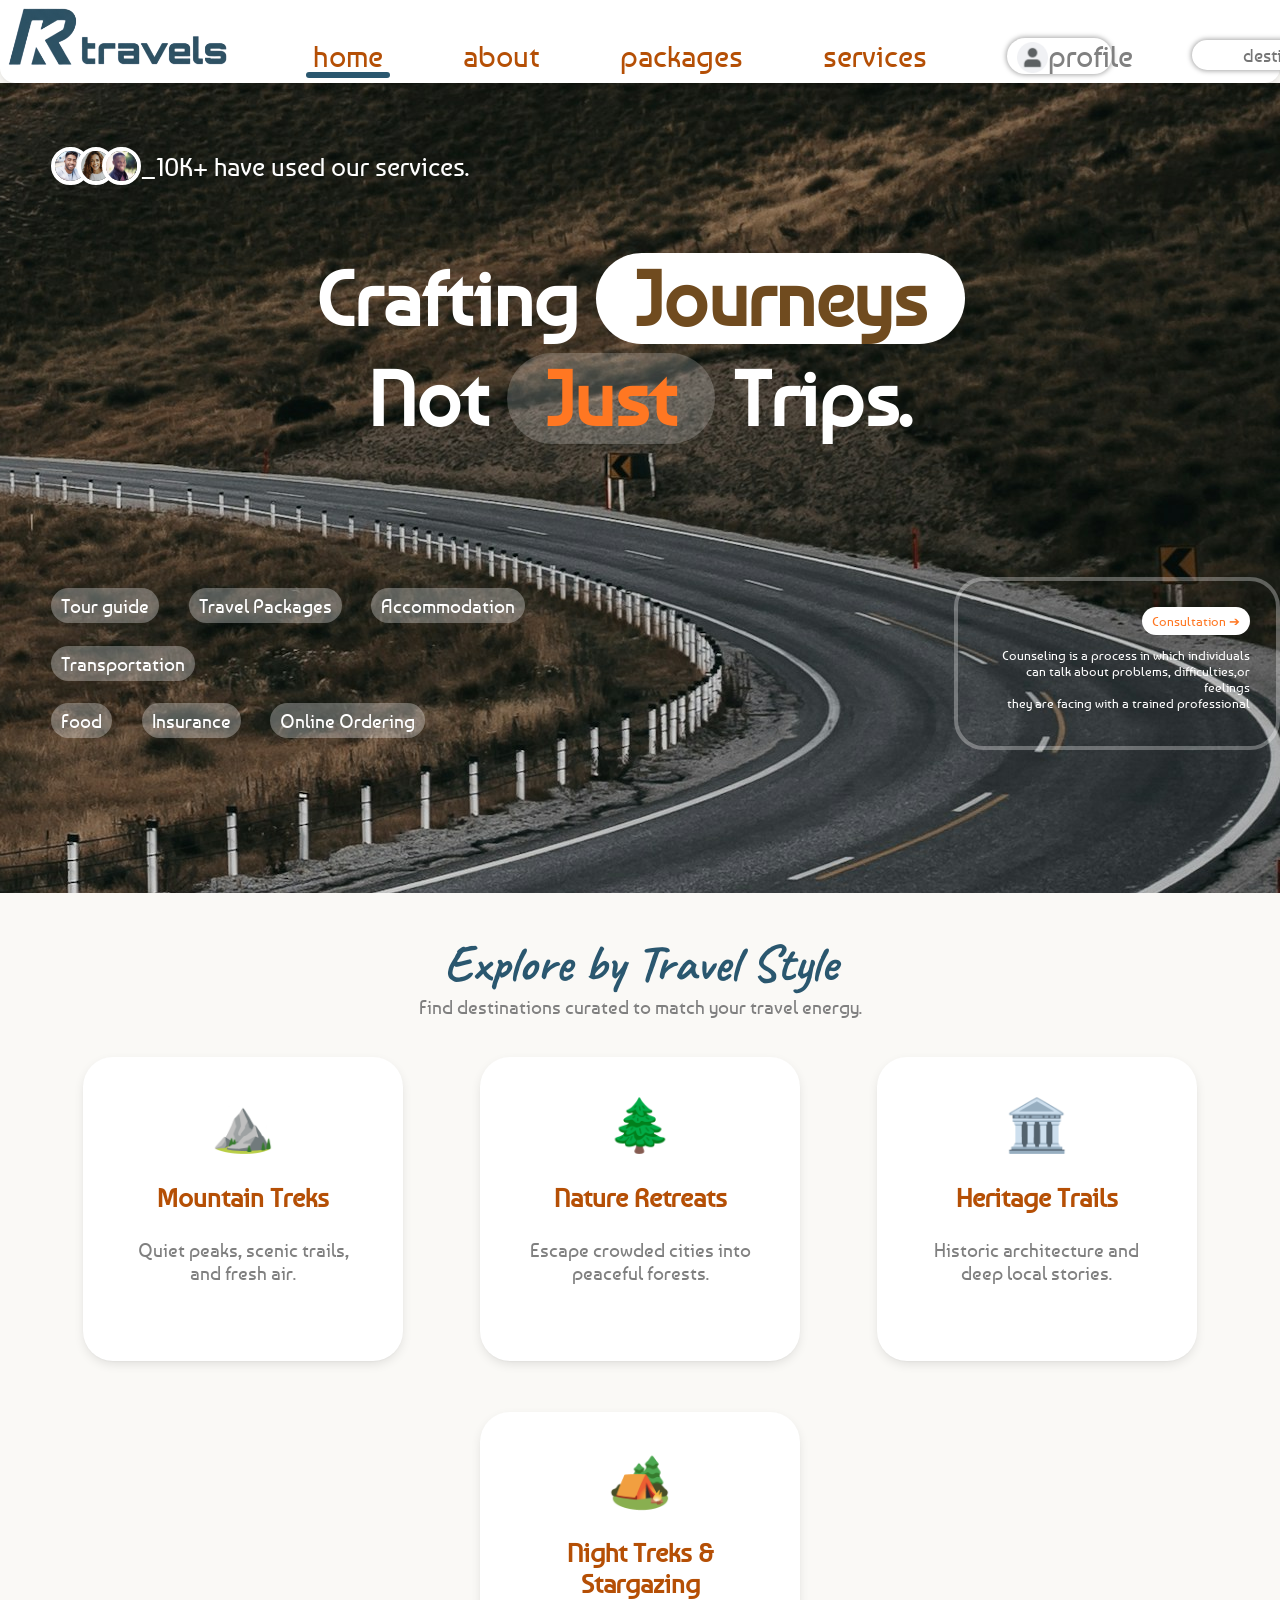
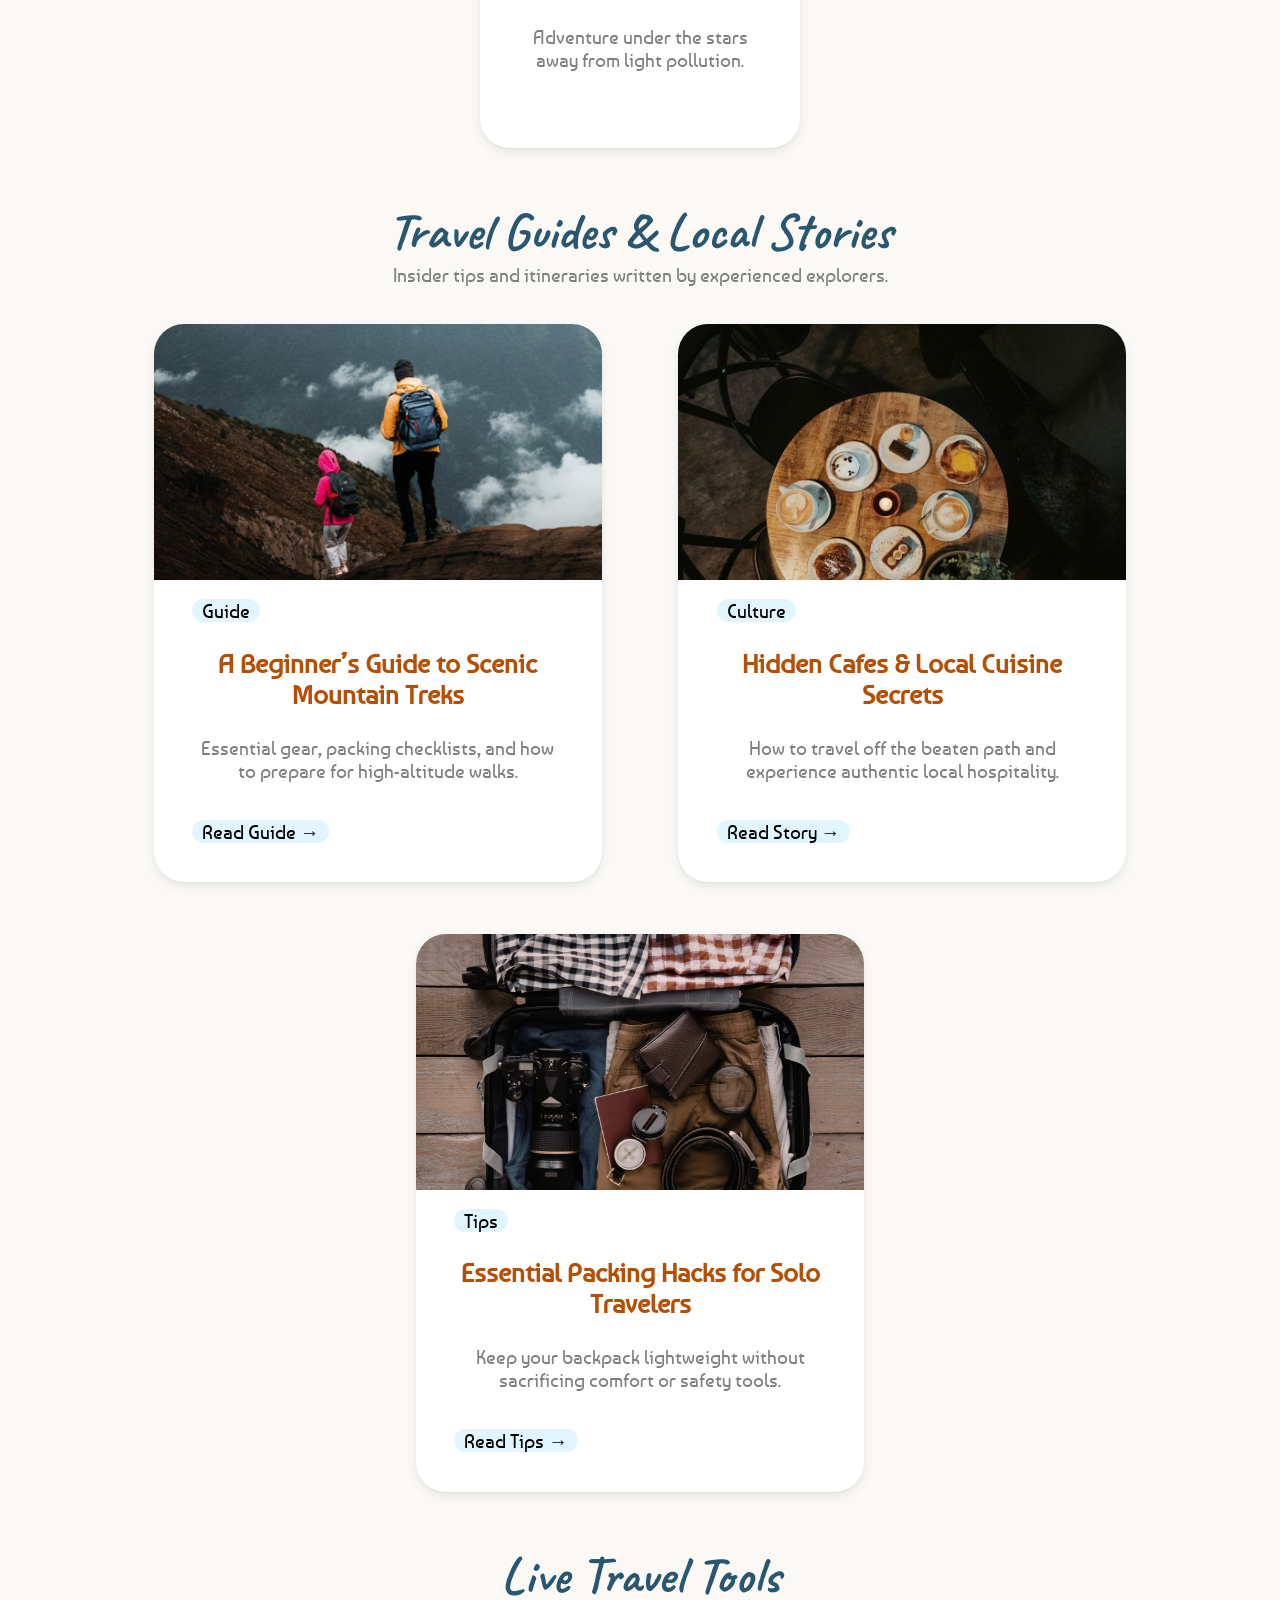
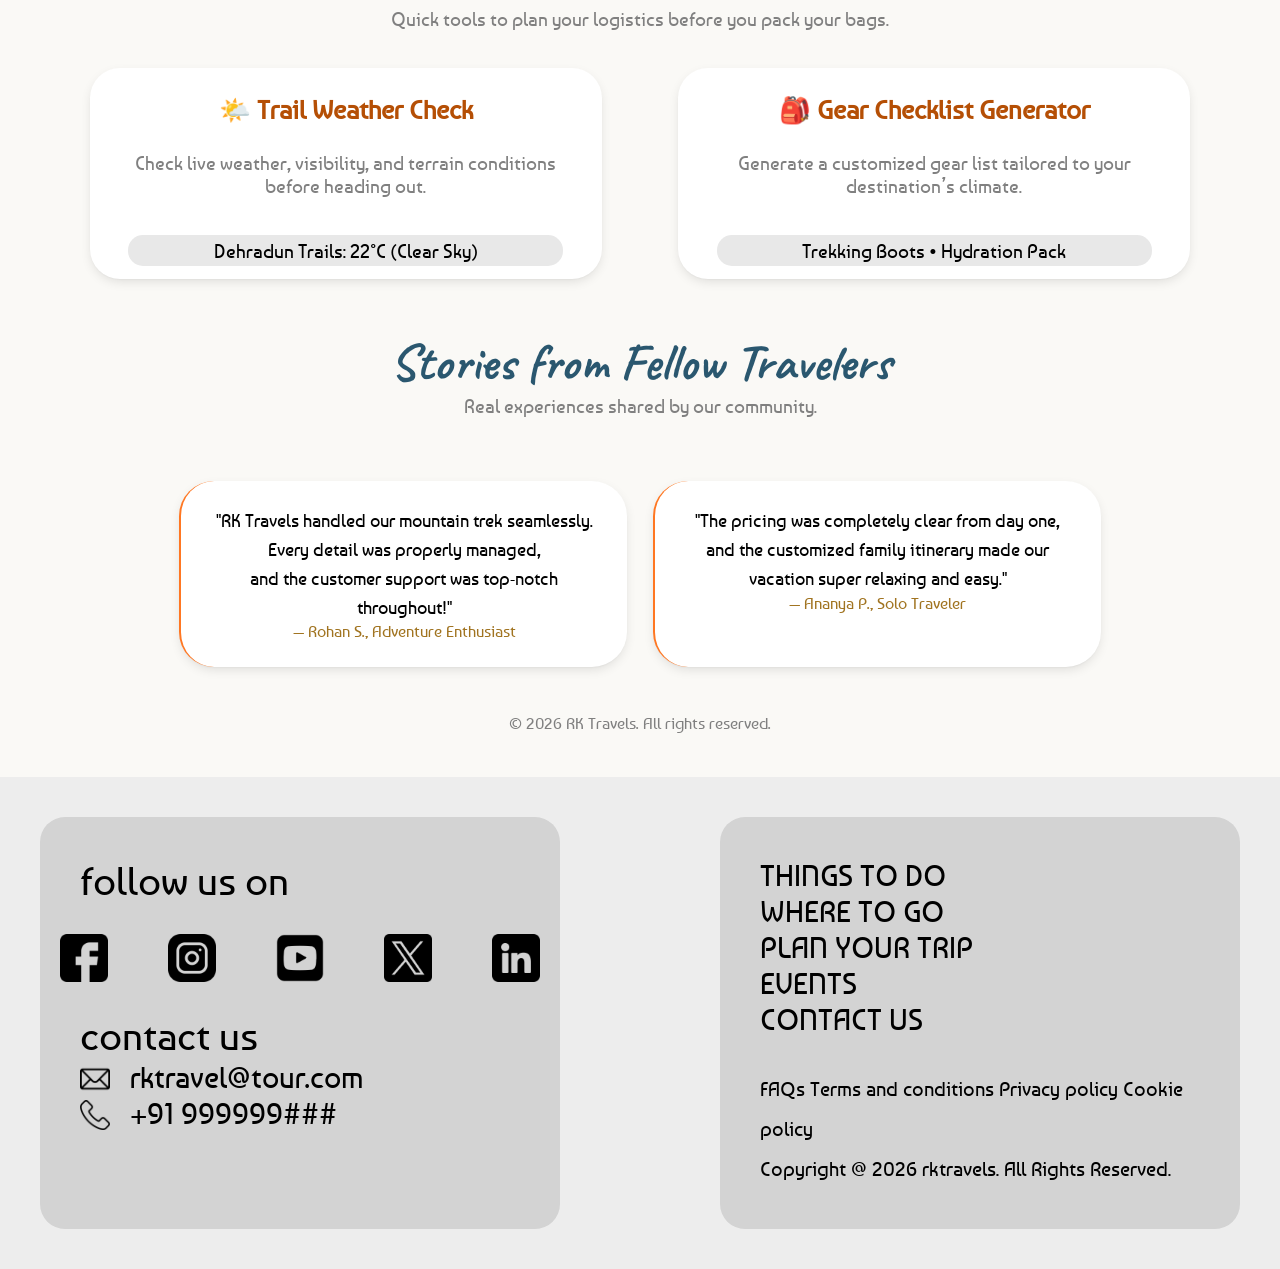
==== project1/index.html @ a26e81a1 "Add files via upload" ====
<!DOCTYPE html>
<html lang="en">
<head>
    <meta charset="UTF-8">
    <meta name="viewport" content="width=device-width, initial-scale=1.0">
    <title>VKStravels</title>
    <link rel="stylesheet" href="style.css">
    <link rel="icon" href="icons/logo.png">
</head>
<link rel="preconnect" href="https://fonts.googleapis.com">
<link rel="preconnect" href="https://fonts.gstatic.com" crossorigin>
<link href="https://fonts.googleapis.com/css2?family=Anta&family=Baumans&family=Caveat:wght@400..700&family=Lavishly+Yours&family=Londrina+Outline&family=Permanent+Marker&display=swap" rel="stylesheet">
<body>
    <div class="nav"> 
      <img src="icons/logoname.png" height="" class="logo"alt="">
    
        <div class="menu">
        
        <ul><li><a href="index.html"><span class="inactive" >home</span></a></li>
            <li><a href="about.html"><span class="active" >about</span></a></li>
            <li><a href="packages.html"><span class="active" >packages</span></a></li>
            <li><a href="services.html"><span class="active" >services</span></a></li>
            <li><a href="profile.html" class="profile">
              <img src="icons/profile.png" height="" class="profileicon"alt="">profile</a></li></ul>
         </div>
        
       <input class="search" type="search" placeholder="destination ?">
    </div>
    <div class="homebanner">
      <p class="socialproof">
        <img class="profileimage1" src="icons/profile1.jpg">
        <img class="profileimage1" src="icons/profile2.jpg">
        <img class="profileimage1" src="icons/profile3.jpg">
        _10K+ have used our services.
      </p>
      
      <h2 class="homeh">
        
        Crafting <span class="homehh1">Journeys</span><br>
        Not <span class="homehh2">Just</span> Trips.
      </h2>
      <div class="facility">
        <p class="facilities">
      <span class="facilities1">Tour guide</span>
      <span class="facilities1">Travel Packages</span>
      <span class="facilities1">Accommodation</span>
      <span class="facilities1">Transportation</span><br>
      <span class="facilities1">Food</span>
      <span class="facilities1">Insurance</span>
      <span class="facilities1">Online Ordering</span>
        </p>
      <div class="cunsulting">
        <span class="cunsultbtn"><a href="services.html#customer-care">Consultation ➔</a></span><br>
        <span class="cunsultdis">
          Counseling is a process in which individuals <br>can talk about problems, difficulties,or feelings<br> they are facing with a trained professional
        </span>
      </div>
      </div>
    
    </div>

  <section class="section-categories">
    <h2 class="sectionh">Explore by Travel Style</h2>
    <p class="section-subtitle">Find destinations curated to match your travel energy.</p>
    
    <div class="category-grid">
      <div class="category-card">
        <div class="category-icon">⛰️</div>
        <h3 class="category-name">Mountain Treks</h3>
        <p class="section-subtitle">Quiet peaks, scenic trails, and fresh air.</p>
      </div>
      <div class="category-card">
        <div class="category-icon">🌲</div>
        <h3 class="category-name">Nature Retreats</h3>
        <p class="section-subtitle">Escape crowded cities into peaceful forests.</p>
      </div>
      <div class="category-card">
        <div class="category-icon">🏛️</div>
        <h3 class="category-name">Heritage Trails</h3>
        <p class="section-subtitle">Historic architecture and deep local stories.</p>
      </div>
      <div class="category-card">
        <div class="category-icon">🏕️</div>
        <h3 class="category-name">Night Treks & Stargazing</h3>
        <p class="section-subtitle">Adventure under the stars away from light pollution.</p>
      </div>
    </div>
  </section>

  
  <section class="section stories">
    <h2 class="sectionh">Travel Guides & Local Stories</h2>
    <p class="section-subtitle">Insider tips and itineraries written by experienced explorers.</p>

    <div class="category-grid">
      <article class="story-card">
        <div class="card-image-1"></div>
        <div class="card-content">
          <span class="tag">Guide</span>
          <h3 class="category-name">A Beginner’s Guide to Scenic Mountain Treks</h3>
          <p class="section-subtitle">Essential gear, packing checklists, and how to prepare for high-altitude walks.</p>
          <a href="#" class="read-more">Read Guide &rarr;</a>
        </div>
      </article>

      <article class="story-card">
        <div class="card-image-2"></div>
        <div class="card-content">
          <span class="tag">Culture</span>
          <h3 class="category-name">Hidden Cafes & Local Cuisine Secrets</h3>
          <p class="section-subtitle">How to travel off the beaten path and experience authentic local hospitality.</p>
          <a href="#" class="read-more">Read Story &rarr;</a>
        </div>
      </article>

      <article class="story-card">
        <div class="card-image-3"></div>
        <div class="card-content">
          <span class="tag">Tips</span>
          <h3 class="category-name">Essential Packing Hacks for Solo Travelers</h3>
          <p class="section-subtitle">Keep your backpack lightweight without sacrificing comfort or safety tools.</p>
          <a href="#" class="read-more">Read Tips &rarr;</a>
        </div>
      </article>
    </div>
  </section>

  
  <section class="section-utilities">
    <h2 class="sectionh">Live Travel Tools</h2>
    <p class="section-subtitle">Quick tools to plan your logistics before you pack your bags.</p>

    <div class="category-grid">
      <div class="utility-box">
        <h3 class="category-name">🌤️ Trail Weather Check</h3>
        <p class="section-subtitle">Check live weather, visibility, and terrain conditions before heading out.</p>
        <div class="utility-mock">
          <p class="climate">Dehradun Trails: 22°C (Clear Sky)</p>
        </div>
      </div>
      <div class="utility-box">
        <h3 class="category-name">🎒 Gear Checklist Generator</h3>
        <p class="section-subtitle">Generate a customized gear list tailored to your destination’s climate.</p>
        <div class="utility-mock">
          <p class="climate">Trekking Boots • Hydration Pack</p>
        </div>
      </div>
    </div>
  </section>

  
  <section class="section reviews">
    <h2 class="sectionh">Stories from Fellow Travelers</h2>
    <p class="section-subtitle">Real experiences shared by our community.</p>
   <div class="review">
     <blockquote class="review1">
        <p class="ah5">"RK Travels handled our mountain trek seamlessly. Every detail was properly managed,<br> and the customer support was top-notch throughout!"</p>
        <footer class="ah7">— Rohan S., Adventure Enthusiast</footer>
      </blockquote>

      <blockquote class="review1">
        <p class="ah5">"The pricing was completely clear from day one, <br>and the customized family itinerary made our vacation super relaxing and easy."</p>
        <footer class="ah7">— Ananya P., Solo Traveler</footer>
      </blockquote>
   </div>
    
  </section>
  <br><br>

  <footer>
    <p class="ah9">&copy; 2026 RK Travels. All rights reserved.</p>
  </footer>
 <div class="footer">
    <div class="footer1">
      <p class="fuo">follow us on</p>
      <div class="socialicons">
       <img class="social"src="icons/facebook.png" alt="">
       <img class="social"src="icons/instagram.png" alt="">
       <img class="social"src="icons/youtube.png" alt="">
       <img class="social"src="icons/twitter.png" alt="">
       <img class="social"src="icons/linkedin.png" alt="">
      </div>
      <p class="fuo">contact us</p>
      <p class="fuo1"><img class="mail"src="icons/mail.png" alt="">rktravel@tour.com</p>
      <p class="fuo1"><img class="telephone"src="icons/telephone.png" alt="">+91 999999###</p>
      
    </div>
    <div class="footer2">
      <p class="fuo1">THINGS TO DO <br>
                     WHERE TO GO <br>
                     PLAN YOUR TRIP<br>
                     EVENTS<br>
                    CONTACT US</p>
       <p class="terms">
         FAQs Terms and conditions Privacy policy Cookie policy <br>
Copyright @ 2026 rktravels. All Rights Reserved.
       </p>           
    </div>
    
  </div>
  <script>
const observer = new IntersectionObserver((entries) => {
  entries.forEach(entry => {
    if (entry.isIntersecting) {
      entry.target.classList.add('active');
      observer.unobserve(entry.target); // Runs only once and stops
    }
  });
}, { threshold: 0.5 }); // 0.5 means it triggers when 50% of the element is visible

document.querySelectorAll('.reveal-element').forEach(el => observer.observe(el));
</script>
</body>
</html>
---- project1/style.css ----
*
{
    box-sizing: border-box;
    padding: 0;
    margin: 0;
    font-family: baumans;
    
}
a {
  -webkit-tap-highlight-color: transparent;
}
html, body {
            background-color: #faf9f6;
  scroll-behavior: smooth;
}            
img {
  max-width: 100%;
  height: auto;
  display: block;
}
.nav{
    position: relative;
    z-index: 10;
    display: flex;
    background-color: white; 
    justify-content: space-between;
    padding: 0%;
    box-shadow: 
  0 1px 2px -1px rgba(0, 0, 0, 0.08), 
  0 4px 12px -2px rgba(0, 0, 0, 0.12);
    border-bottom-left-radius: 15px;
    border-bottom-right-radius:15px ;
}    
a
{
    color: inherit;
    text-decoration: none;
}
ul,li{  
    margin-top:1.2rem;
    list-style-type: none;
    display: flex;
    padding-inline: 40px;
    font-size: 30px;
    color: inherit;
    color:#b54f05 ;
    -webkit-tap-highlight-color: transparent;
    outline: none;
    cursor: pointer;
    transition: all 0.3s ease;
}
li:hover{
 color: black;
}
.inactive{
  position: relative;
  display: inline-block; 
  text-decoration-thickness: 0px;
  
}

.inactive::after {
  content: '';          
  position: absolute;
  left: 50%;
  bottom: -4px;
  transform: translateX(-50%);
  height: 6px;                  
  background-color: #2a576f;
  border-radius: 999px;
  animation: expandUnderline 0.6s ease-out forwards;
}
.active::after{
  animation-name: expandUnderline;
}
@keyframes expandUnderline{
  from{width:0%;}
  to{width:120%;}
}
.logo{
  height:5vw;
  margin: 4px;
  margin-bottom: 15px;
}
.search{
    margin-right: 20px;
    margin-top: 40px;
    height: 30px;
    border-radius:15px;
    box-shadow:0px 0px 5px 1px rgba(0, 0, 0, 0.35);
    border-width: 0px;
    text-align: center;
    padding-inline: 10px;
    font-size: 18px;
}
.profile{
  display: inline-flex;
  background-color: white;
  border-radius: 20px;
  box-shadow:0px 0px 5px 1px rgba(0, 0, 0, 0.35);
  padding-inline: 10px;
  color: grey;
  margin-left: 0px;
  font-size: 10;
  
}
  .ppactive{
  animation-name: pactive;
  animation-duration: 0.6s;
  border:solid 0px #2a576f ;
  animation-fill-mode: forwards;
}
@keyframes pactive{
  from{border:solid 0px #2a576f ;}
  to{border:solid 5px #2a576f ;}
}
.profileicon{
  height: 35px;
  padding-top: 4px;
}
.h1{
    margin: 1vw;
    text-align: center;
    color: #2a576f;
    font-family:baumans ;
    line-height: 0.8;
    font-weight: 100;
}
.highlight1{
  color:#2a576f ;
  font-family:baumans ;
  animation: highlight_color 4s infinite step-end;
}
@keyframes highlight_color{
  0%{color:#2a576f;}
  50%{color:#FF7722;}
  100%{color:#2a576f;}
} 

.ad{
    border-bottom-left-radius:10vw;
    border-radius: 10vw;
    height: 70vh;
    background-image:url(ad/city.jpg) ;
    background-position:center;
    animation: ads 10s infinite step-end;
}
.adhh{ display: flex;}
.adh2{
  font-size:6vw;
  
  color: #2a576f;
  background-color:#faf9f6;
  width: fit-content;
  padding-bottom: vw;
  padding-top: vw;
  border-top-right-radius: 0%;
  border-bottom-right-radius:8vw;
  padding-right: 2vw;
  position: relative;
  margin-top: -1px;
  padding-left: 4vw;
  font-family: caveat;
  
}
.shape1{
  margin: -1px;
}
.shape2{
  margin: -1px;
}

@keyframes ads{
  0%{background-image:url(ad/city.jpg) ;
  }
  20%{background-image:url(ad/Desert.jpg) ;}
  40%{background-image:url(ad/Kashmirstreets.jpg) ;}
  60%{background-image:url(ad/Nyc.jpg) ;}
  80%{background-image:url(ad/Ukvillage.jpg) ;}
  100%{background-image:url(ad/city.jpg) ;}

}
.mcontainer1{
  background: url(nature/urban.jpg);
    background-size: cover;
    background-position: center;
    margin-bottom: 5rem;
    display: flex;
    flex-direction: column;
    background-color: rgba(0, 0, 0, 0.5);
    background-blend-mode:multiply;
}
.container
{
    display: flex;
    padding: 2.5rem;
    justify-content: space-between;
}
.card{
    display: inline-block;
    /*background-color: rgba(255, 255, 255, .15);*/
    background-color: white;
    width:25vw;
    margin-inline: 3rem;
    height: 35rem;
    padding: 0.7rem;
    border-radius: 2rem;
    box-shadow:0px 0px 9px 1px rgba(0, 0, 0, 0.35);
    backdrop-filter: blur(10px);
    cursor: pointer;
    animation: fadeInUp 1.4s cubic-bezier(0.16, 1, 0.3, 1) 0.5s forwards;
  animation-timeline: view();
   animation-range: entry 10% cover 30%;
   opacity: 0;
   transition: transform 0.35s ease, box-shadow 0.35s ease, border-color 0.35s ease;
   
}
.card:hover{
  
  background-color: #EFEBD8;
}
.card:has(.book:hover){
  background-color:white;
}
.poster{ border-radius: 1.2rem;
  width:100%;
}
.name{font-size:2.5rem;
      
      width: fit-content;
      padding-left:0.7rem;
      padding-right:0.7rem ;
      border-radius: 1rem;
      margin-top:0.7rem;
      color: #2a576f;
      
}
.dis{
  color: black;
  border-radius: 1rem;
  padding:1rem;
  margin-top:0px;
  
  margin-top: 10px;
}
.p1{
  margin-bottom: 2rem;
  text-align:center;
  font-size: 2.5rem;
  font-family: Baumans;
}
.h1{
  font-size:6rem ;
  text-align: center
  
  
}
.subheading{
  font-size: 3rem;
  color: white;
  text-align: center;
  font-family: Baumans;
  margin-top: 2vw;
}
.rated{
  padding-left:1rem;
  font-size: 2rem;
  color: black;
  display: flex;
  margin-top: 0.5rem;
}
.star{
  height: 1.7rem;
  margin-top: 0.2rem;
  
}
.bookinfo{
  display: flex;
  justify-content: space-between;
  margin-bottom: 2rem;
  margin-top: 2rem;
}
.book{
  font-size: 2rem;
  background-color: white;
  border-radius: 2rem;
  padding: 0.3rem 1.4rem;
  color: #FF7722;
  border: 2px solid #FF7722;
}
.book:hover{
  color: white;
  background-color:#FF7722;
  border: 0px solid grey;
}
.book:active{
  color: white;
  background-color:#FF7722;
  border: 0px solid grey;
}
.mcontainer2{
  background: url(ancient/arthur.jpg);
    background-size: cover;
    background-position: center;
    margin-bottom:5rem;
    display: flex;
    flex-direction: column;
    background-color: rgba(0, 0, 0, 0.5);
    background-blend-mode:multiply;
}
.mcontainer3{
  background: url(international/international.jpg);
    background-size: cover;
    background-position: center;
    margin-bottom: 5rem;
    display: flex;
    flex-direction: column;
    background-color: rgba(0, 0, 0, 0.5);
    background-blend-mode:multiply;
}
.exploremore{
  font-size:2vw;
  padding-bottom: 5px;
  padding-inline: 10px;
  border-radius: 20px;
  border: 2px solid grey;
  background-color:white;
  color: #2a576f;
  margin-left: 80vw;
}
.exploremore:hover{
  background-color:#2a576f ;
  color: white;
}
.exploremore:active{
  background-color:#2a576f ;
  color: white;
}
.footer{
  padding: 2.5rem;
  background-color:hwb(0 93% 7%);
  display:flex;
}
.footer1{ 
  background-color:#D3D3D3;
  border-radius: 25px;
  padding: 2.5rem;
  width: 45rem;
}
.footer2{ 
  background-color:#D3D3D3;
  border-radius: 25px;
  padding: 2.5rem;
  width: 45rem;
  margin-left: 10rem;
}
.socialicons{
  display: flex;
  align-content: center;
  justify-content: center;
}
.social{
  height: 3rem;
  margin: 30px;
}
.fuo{
  font-size: 40px;
  justify-self: center;
}
.fuo1{
  font-size: 30px;
  justify-self: center;
  display: flex;
}
.terms{
  justify-self: center;
  font-size: 20px;
  margin-top: 2rem;
  line-height: 2;
}
.mail{
  height: 35px;
  margin-right: 20px;
  padding-top: 5px;
}
.telephone{
  height: 35px;
  margin-right: 20px;
  padding-top: 5px;
}
.ah1{
  font-size: 6vw;
  text-align: center;
  line-height: 1.5;
  font-family:Caveat;
  color:white;
  animation: fadeInUp 0.9s cubic-bezier(0.16, 1, 0.3, 1) forwards;
}
.abanner1{
  background-image: url(ad/poster1.jpg);
  background-position: 20% 50%;
  padding: 3vw;
}
.ah2{
  font-size: 3vw;
  text-align: center;
  color:#2a576f;
  line-height: 1.5;
  font-family: caveat;
  margin-top: 2vw;
  animation: fadeInUp 0.9s cubic-bezier(0.16, 1, 0.3, 1) 0.2s forwards;
  opacity: 0;
}
.ah53{
  font-size: 3vw;
  text-align: center;
  color:#2a576f;
  line-height: 1.5;
  font-family: caveat;
  margin-top: 2vw;
}
.ah3{
  color: #b54f05;
  margin-bottom: 1.6vw;
  font-size: 1.6vw;
  text-align: center;
}
.ah4{
  text-align: center;
  color:#b54f05 ;
  font-size: 2vw;
}
.ah5{
  text-align: center;
  line-height:1.6;
  font-size: 1.4vw;
  color: black;
}
.ah52{
  text-align: center;
  line-height:1.6;
  font-size: 1.4vw;
  color: white;
  animation: fadeInUp 0.9s cubic-bezier(0.16, 1, 0.3, 1) 0.2s forwards;
  opacity: 0;
}
.ah51{
  background-color:white;
  text-align: center;
  line-height:1.6;
  font-size: 1.4vw;
  color: black;
  border-radius: 35px;
  box-shadow: 
  0 1px 2px -1px rgba(0, 0, 0, 0.08), 
  0 4px 12px -2px rgba(0, 0, 0, 0.12);
  margin-top: 3vw;
  margin-left: 15vw;
  margin-right: 15vw;
  padding-top: 2vw;
  padding-bottom: 2vw;
  margin-bottom: 5vw;
  animation: fadeInUp 0.9s cubic-bezier(0.16, 1, 0.3, 1) 0.2s forwards;
   opacity: 0;
}
.ah6{
  text-align: center;
}
.ah7{
  text-align: center;
  color:#a17421 ;
}
.ah8{
  text-align: center;
}
.ah9{
  text-align: center;
  color: grey;
  margin-bottom: 3vw;
  line-height: 2;
}
.packagesbtn{
  background-color: white;
  border-radius: 20px;
  box-shadow: 
  0 1px 2px -1px rgba(0, 0, 0, 0.08), 
  0 4px 12px -2px rgba(0, 0, 0, 0.12);
  display: block;
  width: 180px;
  margin: 0 auto;   
  text-align: center;
  margin-top: 1.6vw;
  margin-bottom: 1vw; 
  padding: 4px;
   padding-top: 10px;
   padding-bottom: 10px;
   color: white;
   background-color: #2a576f;
}
.packagesbtn:hover{
  background-color:#FF7722;
}
.packagesbtn.active{
  background-color:#FF7722;
  padding: 2px;
  padding-top: 5px;
   padding-bottom: 5px;
  border-radius: 10px;
}
 .mspecscard{
   display: flex;
   padding: 5vw;
   flex-wrap: wrap;
   justify-content: center;
 }
 .specscard{
   background-color: white;
   box-shadow: 
   0 1px 2px -1px rgba(0, 0, 0, 0.08), 
   0 4px 12px -2px rgba(0, 0, 0, 0.12);
   border-radius: 35px;
   text-align: center;
   width: 25vw;
   margin: 2vw;
   padding: 3vw;
   animation: fadeInUp 0.9s cubic-bezier(0.16, 1, 0.3, 1) 0.2s forwards;
   animation-timeline: view();
   animation-range: entry 10% cover 30%;
   animation-fill-mode: forwards;
   opacity: 0;
   transition: transform 0.35s ease, box-shadow 0.35s ease, border-color 0.35s ease;
 }
 .specscard:hover{
   transform: translateY(-12px);
      box-shadow: 0 16px 32px -8px rgba(15, 23, 42, 0.12);
      border-color: #2a576f;
 }
 .figures{
   display: flex;
   justify-content: center;
 }
 .figurecards{
   background-color:white;
   box-shadow: 
  0 1px 2px -1px rgba(0, 0, 0, 0.08), 
  0 4px 12px -2px rgba(0, 0, 0, 0.12);
   border-radius: 35px;
   margin-inline: 5vw;
   margin-top: 3vw;
   padding: 3vw;
  animation: fadeInUp 0.9s cubic-bezier(0.16, 1, 0.3, 1) 0.2s forwards;
  animation-timeline: view();
   animation-range: entry 10% cover 30%;
   animation-fill-mode: forwards;
   opacity: 0;
   transition: transform 0.35s ease, box-shadow 0.35s ease, border-color 0.35s ease;
 }
 .figurecards:hover{
   transform: translateY(-12px);
      box-shadow: 0 16px 32px -8px rgba(15, 23, 42, 0.12);
      
 }
 .review{
   display: flex;
   justify-content: center;
 }
 .review1{
   background-color: white;
   padding: 2vw;
   margin-inline: 1vw;
   width: 35vw;
   box-shadow: 
  0 1px 2px -1px rgba(0, 0, 0, 0.08), 
  0 4px 12px -2px rgba(0, 0, 0, 0.12);
   border-radius: 35px;
   border-left: 2px solid #FF7722;
   margin-top: 2vw;
   animation: fadeInUp 0.9s cubic-bezier(0.16, 1, 0.3, 1) 0.4s forwards;
   animation-timeline: view();
   animation-range: entry 10% cover 30%;
   animation-fill-mode: forwards;
   opacity: 0;
   transition: transform 0.35s ease, box-shadow 0.35s ease, border-color 0.35s ease;
 }
 .review1:hover{
  transform: translateY(-12px);
      box-shadow: 0 16px 32px -8px rgba(15, 23, 42, 0.12);
      
 }
 @keyframes fadeInUp {
      from {
        opacity: 0;
        transform: translateY(80px);
      }
      to {
        opacity: 1;
        transform: translateY(0);
      }
    }


.sh1{
  margin-top: 3vw;
  font-size: 4vw;
  font-family:Caveat;
  line-height: 1.5;
  color:#2a576f;
  text-align: center;
}
.servicecard{
  display: flex;
  box-shadow:0 1px 2px -1px rgba(0, 0, 0, 0.08), 
  
    0 4px 12px -2px rgba(0, 0, 0, 0.12);
  margin-left: 7vw;
  margin-right: 7vw;
  background-color:white;
  border-radius:35px;
  justify-content: center;
  margin-bottom: 4vw;
  animation: fadeInUp 0.9s cubic-bezier(0.16, 1, 0.3, 1) 0.2s forwards;
   animation-timeline: view();
   animation-range: entry 10% cover 30%;
   animation-fill-mode: forwards;
   opacity: 0;
   transition: transform 0.35s ease, box-shadow 0.35s ease, border-color 0.35s ease;
}
.servicecard:hover{
   transform: translateY(-12px);
      box-shadow: 0 16px 32px -8px rgba(15, 23, 42, 0.12);
      border-color: #2a576f;
}
.sdis{padding-inline: 10vw;
}
.servicsvg{
  width:30vw;
}
.sh52{
  font-size:20px;
  text-align: center;
  margin-bottom:2vw;
}
.sh3{
  margin-top: 2vw;
  font-size: 2.5vw;
  text-align: center;
  margin-bottom: 2vw;
  color: #2a576f;
}
.sh4{
  text-align:center;
  margin-bottom: 1.5vw;
  font-size:20px ;
}
.check{
  height: 1.5vw;
}
.checkline{
  display:flex;
  margin-bottom: 2vw;
  margin-inline: 4vw;
  font-size: 1.5vw;
}
.checkdis{
  margin-inline: 3vw;
}
.price{
  color:#FF7722;
  font-weight: bold;
  font-size: 1vw;
}
.planprice{
  display:flex;
  justify-content: space-between;
}
.buybtn{
  display: inline-block;
  padding: 6px;
  background-color:white;
  color:#FF7722;
  border: 2px solid grey;
  border-radius: 15px;
  margin-bottom: 1vw;
  width: 9vw;
  text-align: center;
}
.buybtn:hover{
  color:white;
  background-color:#FF7722;
  border: 2px solid #FF7722
}
.buybtn.active{
  color:white;
  background-color:#FF7722;
  border: 2px solid #FF7722
}
.pcontainer{
  display:flex;
}
.pcard{
  background-color: white;
  padding: 3vw;
  margin: 3vw;
  box-shadow: 
  0 1px 2px -1px rgba(0, 0, 0, 0.08), 
  0 4px 12px -2px rgba(0, 0, 0, 0.12);
  width: 35vw;
  border-radius: 30px;
}
.plogo{
  height:10vw;
  width: 10vw;
  border-radius:50%;
  background-color:#2a576f;
  color: white;
  padding-top: 2.3vw;
  padding-left: 3.2vw;
  font-size: 5vw;
  justify-self: center;
}
.username{
  text-align: center;
  font-size: 2vw;
}
.useremail{
  text-align: center;
  color:grey;
  text-align: center;
  margin-bottom: 2.5vw;
}
.pstatush{
  font-size: 2vw;
  border-bottom: 1px solid #FF7722;
  padding-bottom: 1vw;
}
.pstatus{
  margin-bottom: 2vw;
  font-size: 1.8vw;
}
.pstatus:hover{
  font-size: 1.8vw;
  margin-bottom: 2vw;
  border-left: 6px solid #FF7722;
  padding-inline: 5px;
  border-radius: 5px
}
.pinfo{
  background-color: white;
  padding: 3vw;
  margin-top: 3vw;
  margin-bottom: 3vw;
  box-shadow: 
  0 1px 2px -1px rgba(0, 0, 0, 0.08), 
  0 4px 12px -2px rgba(0, 0, 0, 0.12);
  border-radius:30px;
  margin-right: 3vw;
}
.pstatus1{
  font-size: 1.8vw;
  margin-bottom: 2vw;
  border-left: 6px solid #FF7722;
  padding-inline: 5px;
  border-radius: 5px
}
.form1{
  display:flex;
  flex-wrap: wrap;
  padding-inline: 3vw;
}
.pdetail{
  margin-inline-end:10vw;
  margin-top: 3vw;
  margin-left: 0vw;
}
.editbtn{
  color: white;
  padding: 5px;
  margin-top: 1.5vw;
  margin-bottom: 1.5vw;
  width: fit-content;
  border-radius: 15px;
  padding-inline: 10px;
  background-color:#2a576f;
}
.pbookings{
  background-color: white;
  padding: 3vw;
  margin-top: 3vw;
  margin-bottom: 3vw;
  box-shadow: 
  0 1px 2px -1px rgba(0, 0, 0, 0.08), 
  0 4px 12px -2px rgba(0, 0, 0, 0.12);
  border-radius:30px;
  margin-right: 3vw;
}
.upcomingbookinfo{
  display: flex;
  background-color: hwb(0 95% 5%);
  margin-top:1.5vw;
  padding: 1vw;
  border-radius: 30px;
  border-left:3px solid #FF7722;
}
.dmg{
  font-size: 1.4vw;
}
.confirmbtn{
  align-self: right;
  background-color:#e1f5fe;
  color: #0288d1;
  height: 1.5vw;
  padding-inline: 10px;
  border-radius: 10px;
  margin-left: 20vw;
  margin-top:1vw;
}
.mprefinput{
  display: flex;
}
.ptravelpref{
  background-color: white;
  padding: 3vw;
  margin-top: 3vw;
  margin-bottom: 3vw;
  box-shadow: 
  0 1px 2px -1px rgba(0, 0, 0, 0.08), 
  0 4px 12px -2px rgba(0, 0, 0, 0.12);
  border-radius:30px;
  margin-right: 3vw;
  
  
}
.prefinput{
  
  margin-top: 2vw;
  margin-bottom: vw;
  margin-inline: 3vw;
}
.inputbox{
  width:15vw;
  border:2px solid grey;
  padding: 10px;
  border-radius:15px;
  background-color:white;
}
.homebanner{
  background-image: url(ad/homebanner2.jpg);
  height:90vh;
  background-position: 100% 60%;
  margin-bottom: 3vw;
}
.socialproof{
  font-size: 2vw;
  color:white;
  display:flex;
  align-items: center;
  margin-left: 5vw;
  padding-top: 5vw;
}
.profileimage1{
  border-radius:50%;
  border:4px solid white;
  height: 3vw;
  margin-left: -1vw; 
}
.socialproof:hover{
  .profileimage1{
  margin-left: 1vw;}
}
.homeh{
  font-size: 6vw;
  color: white;
  text-align: center;
  line-height: 1.3;
  margin-top: 5vw;
}
.homehh1{
  border-radius: 4vw;
  padding-inline: 3vw;
  color: hwb(33 12% 56%);
  background-color:white;
  animation-name:homejourney;
  animation-duration:1s;
}
@keyframes homejourney{
  0%{ margin-left: 15vw;
    opacity: 0%;}
  100%{
    margin-left: 0vw;
     opacity:100%; }
}
.homehh2{
  color:#FF7722;
  background-color: rgba(255, 255, 255, 0.2);
  border-radius: 4vw;
  padding-inline: 3vw;
}
.facilities1{
  color: white;
  background-color: rgba(255, 255, 255, 0.3);
  font-size: 1.5vw;
  margin-inline: 1vw;
  padding:6px;
  padding-inline:10px;
  border-radius:20px;
  line-height:3;
}
.facility{
  display: flex;
  margin-left: 3vw;
  margin-top: 10vw;
}
.cunsulting{
  text-align: right;
  color: white;
  font-size: 1vw;
  margin-left: 20vw;
  margin-top: 3vw;
  border:4px solid rgba(255, 255, 255, 0.3);
  padding: 2vw;
  border-radius:30px;
  margin-top: 0vw;
}
.cunsultbtn{
  color:#FF7722;
  background-color:white;
  padding:6px;
  padding-inline:10px;
  border-radius:20px;
  display: inline-block;
}
.cunsultbtn:hover{
  color:white;
  background-color:#FF7722;
}
.cunsultbtn:active{
  color:white;
  background-color:#FF7722;
}
.cunsultdis{
  margin-top: 1vw;
  display: inline-block;
}
.sectionh{
  font-size:4vw ;
  text-align: center;
  font-family: caveat;
  color:#2a576f;
}
.section-subtitle{
  text-align: center;
  font-size:1.5vw;
  color:grey ;
  margin-bottom: 3vw;
}
.category-grid{
  display:flex;
  flex-wrap: wrap;
  justify-content: center;
}
.category-card{
  background-color:white;
  box-shadow: 
  0 1px 2px -1px rgba(0, 0, 0, 0.08), 
  0 4px 12px -2px rgba(0, 0, 0, 0.12);
  border-radius:30px;
  margin-inline: 3vw;
  padding: 3vw;
  width:25vw;
  margin-bottom: 4vw;
  animation: fadeInUp 0.9s cubic-bezier(0.16, 1, 0.3, 1) 0.2s forwards;
   animation-timeline: view();
   animation-range: entry 10% cover 30%;
   animation-fill-mode: forwards;
   opacity: 0;
   transition: transform 0.35s ease, box-shadow 0.35s ease, border-color 0.35s ease;
}
.category-card:hover{
   transform: translateY(-12px);
      box-shadow: 0 16px 32px -8px rgba(15, 23, 42, 0.12);
      border-color: #2a576f;
}
.category-icon{
  font-size:4vw;
  text-align: center;
}
.category-name{
  font-size: 2vw;
  text-align: center;
  color:#b54f05;
  margin-top: 2vw;
  margin-bottom: 2vw;
}
.story-card{
  background-color:white;
  box-shadow: 
  0 1px 2px -1px rgba(0, 0, 0, 0.08), 
  0 4px 12px -2px rgba(0, 0, 0, 0.12);
  border-radius:30px;
  margin-inline: 3vw;
  
  width:35vw;
  margin-bottom: 4vw;
    animation: fadeInUp 0.9s cubic-bezier(0.16, 1, 0.3, 1) 0.2s forwards;
   animation-timeline: view();
   animation-range: entry 10% cover 30%;
   animation-fill-mode: forwards;
   opacity: 0;
   transition: transform 0.35s ease, box-shadow 0.35s ease, border-color 0.35s ease;
}
.story-card:hover{
   transform: translateY(-12px);
      box-shadow: 0 16px 32px -8px rgba(15, 23, 42, 0.12);
      border-color: #2a576f;
}
.card-image-1{
  background-image: url(ad/trecks.jpg);
  height:20vw;
  background-size:cover;
  border-top-left-radius:30px; 
  border-top-right-radius:30px;
  background-position: 100% 100%;
  margin-bottom: 1.5vw;
}
.card-image-2{
  background-image: url(ad/cafe.jpg);
  height:20vw;
  background-size:cover;
  border-top-left-radius:30px; 
  border-top-right-radius:30px;
  margin-bottom: 1.5vw;
}
.card-image-3{
  background-image: url(ad/packing.jpg);
  height:20vw;
  background-size:cover;
  border-top-left-radius:30px; 
  border-top-right-radius:30px;
  margin-bottom: 1.5vw;
}
.card-content{
  padding-inline: 3vw;
  padding-bottom: 3vw;
}
.tag{
  font-size: 1.5vw;
  background-color:#e1f5fe ;
  border-radius:15px;
  padding-inline: 10px;
}
.read-more{
  font-size: 1.5vw;
  background-color:#e1f5fe ;
  border-radius:15px;
  padding-inline: 10px;
}

.utility-box{
  background-color:white;
  box-shadow: 
  0 1px 2px -1px rgba(0, 0, 0, 0.08), 
  0 4px 12px -2px rgba(0, 0, 0, 0.12);
  border-radius:30px;
  margin-inline: 3vw;
  padding-inline: 3vw;
  width:40vw;
  margin-bottom: 4vw;
  animation: fadeInUp 0.9s cubic-bezier(0.16, 1, 0.3, 1) 0.2s forwards;
   animation-timeline: view();
   animation-range: entry 10% cover 30%;
   animation-fill-mode: forwards;
   opacity: 0;
   transition: transform 0.35s ease, box-shadow 0.35s ease, border-color 0.35s ease;
}
.utility-box:hover{
   transform: translateY(-12px);
      box-shadow: 0 16px 32px -8px rgba(15, 23, 42, 0.12);
      border-color: #2a576f;
}
.climate{
  font-size: 1.5vw;
  background-color:hwb(0 91% 9%) ;
  border-radius:15px;
  padding: 4px;
  text-align: center;
  margin-bottom: 1vw;
}
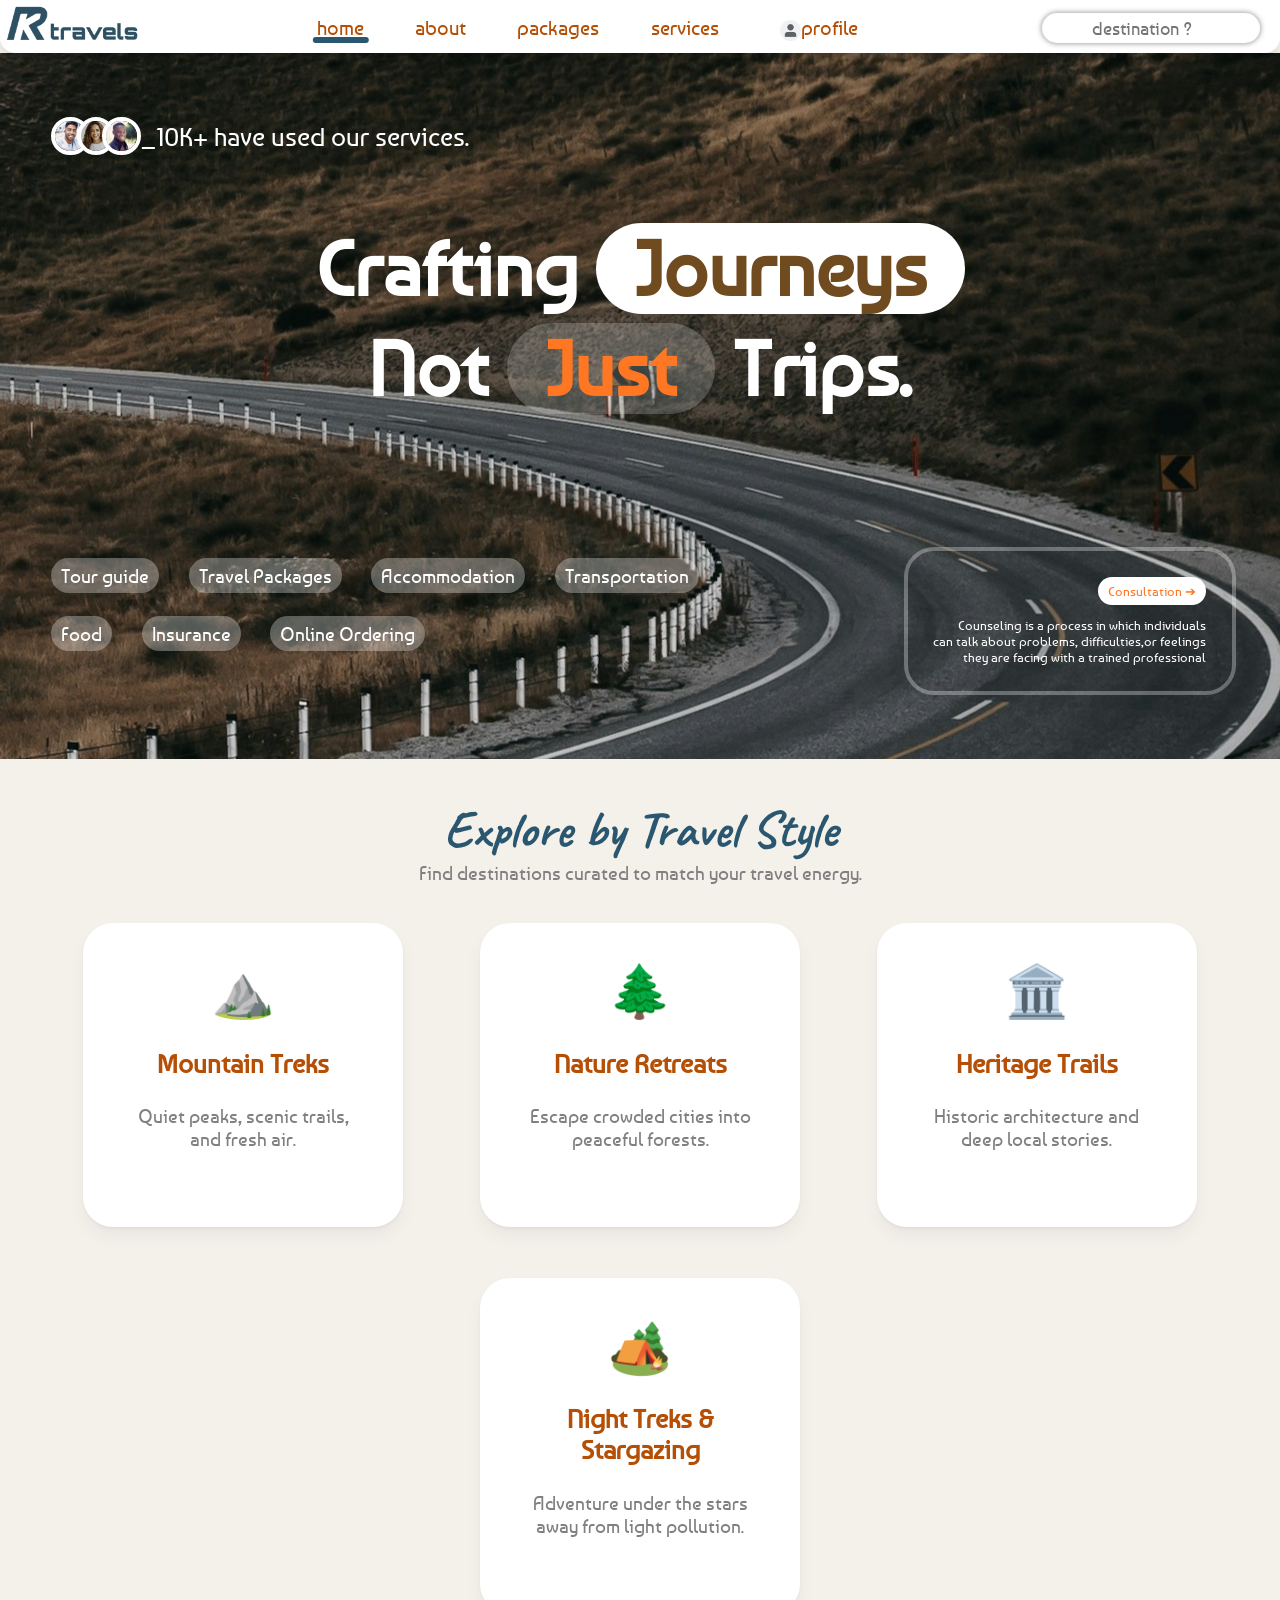
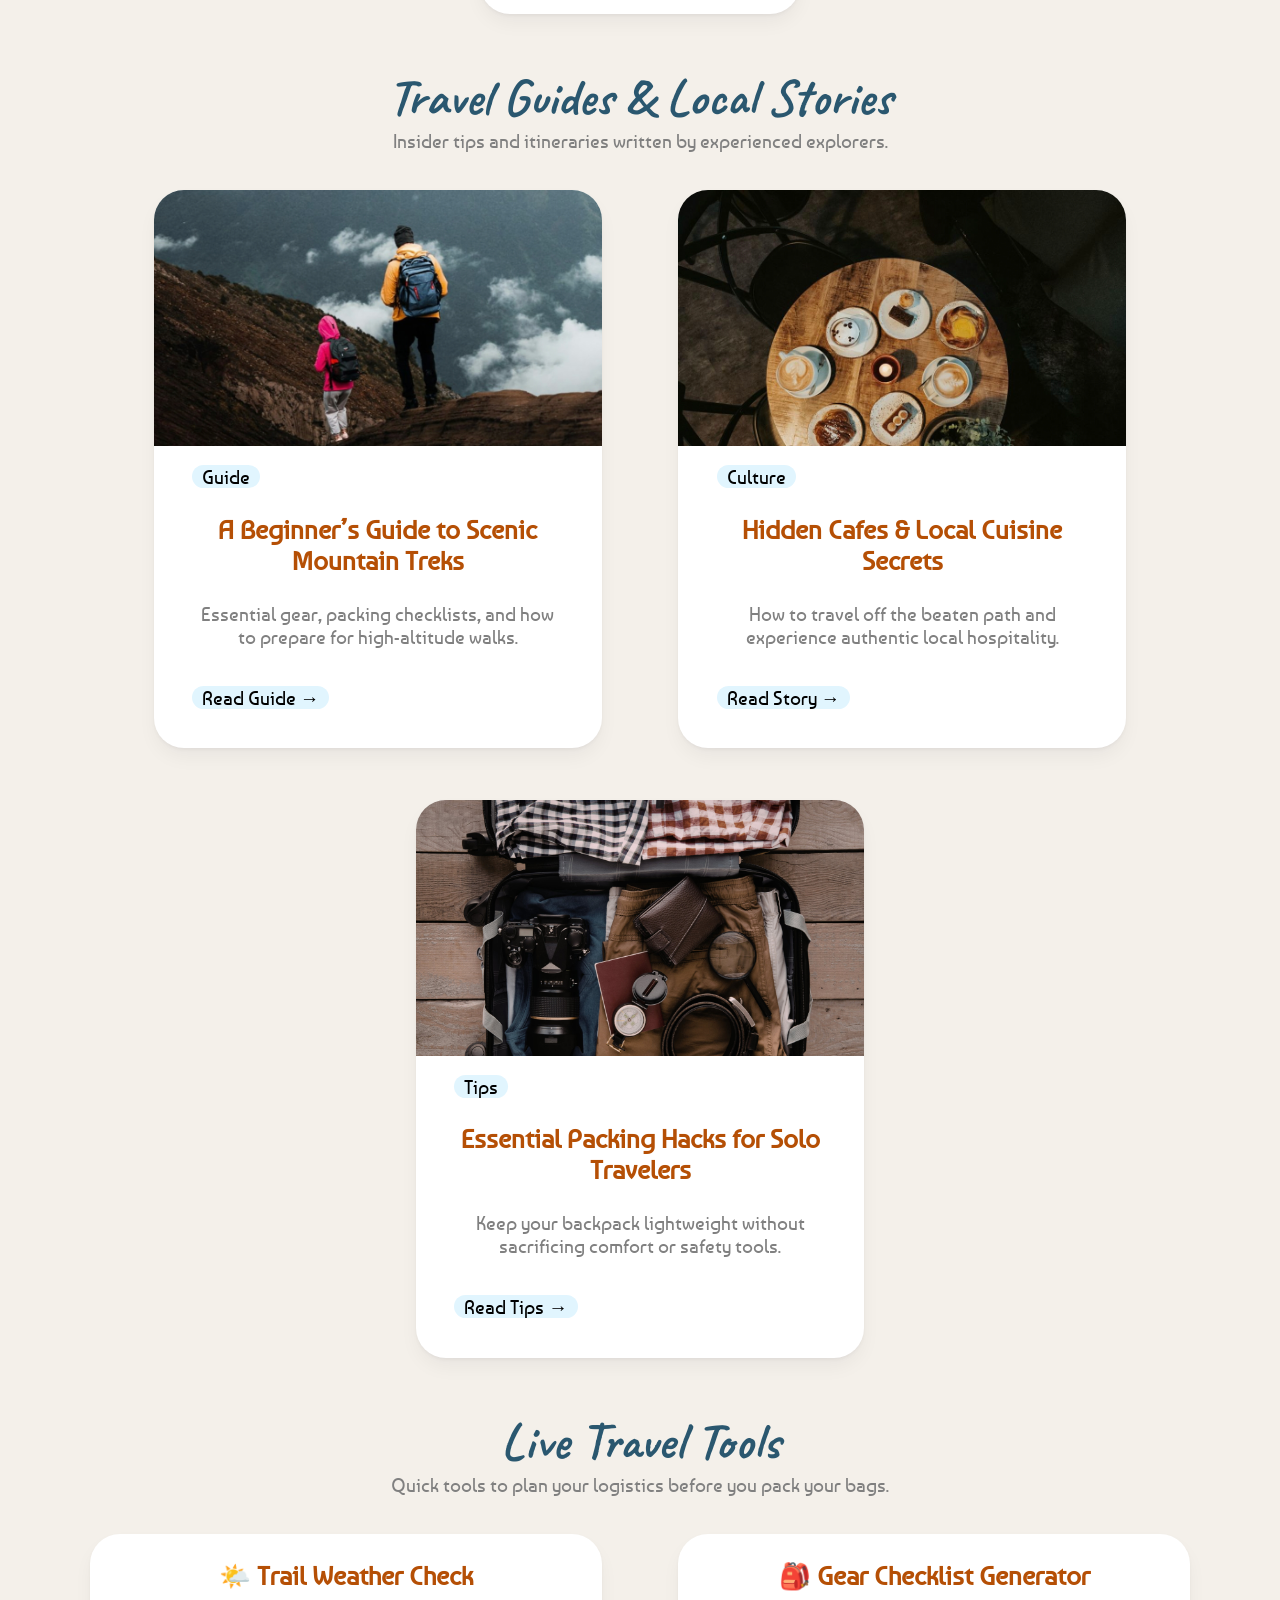
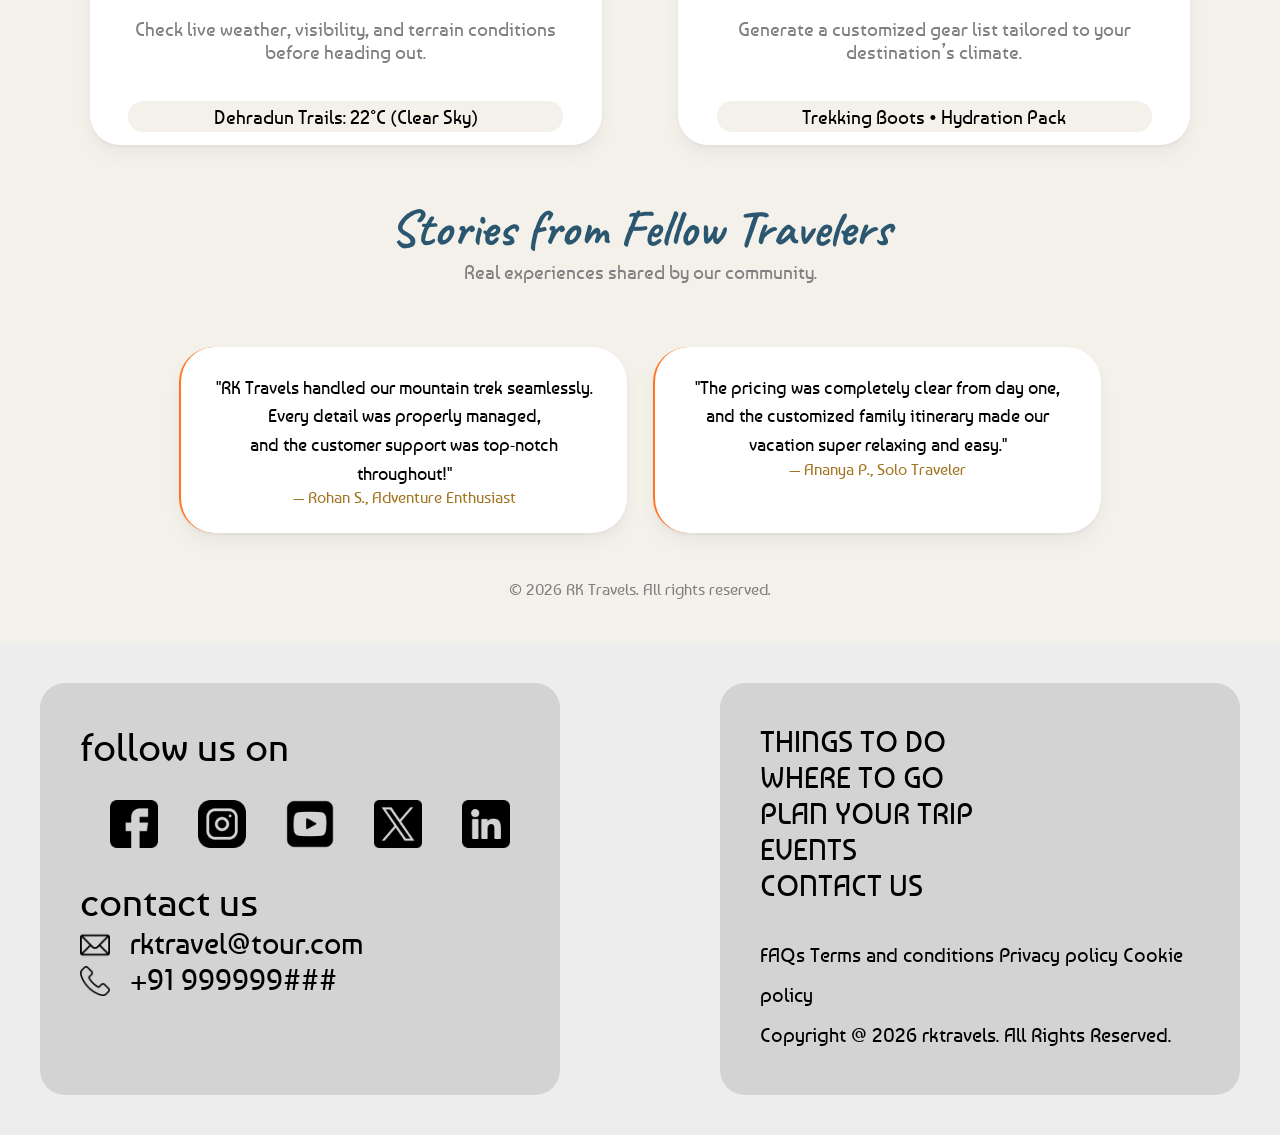
==== commit 93630e75: "Add files via upload" ====
--- a/project1/index.html
+++ b/project1/index.html
@@ -174,11 +174,11 @@
     <div class="footer1">
       <p class="fuo">follow us on</p>
       <div class="socialicons">
-       <img class="social"src="icons/facebook.png" alt="">
-       <img class="social"src="icons/instagram.png" alt="">
-       <img class="social"src="icons/youtube.png" alt="">
-       <img class="social"src="icons/twitter.png" alt="">
-       <img class="social"src="icons/linkedin.png" alt="">
+        <a href="https://www.facebook.com/"><img class="social" src="icons/facebook.png" alt=""></a>
+        <a href="https://www.instagram.com/"><img class="social" src="icons/instagram.png" alt=""></a>
+        <a href="https://www.youtube.com/"><img class="social" src="icons/youtube.png" alt=""></a>
+        <a href="https://x.com/"><img class="social" src="icons/twitter.png" alt=""></a>
+        <a href="https://in.linkedin.com/"><img class="social" src="icons/linkedin.png" alt=""></a>
       </div>
       <p class="fuo">contact us</p>
       <p class="fuo1"><img class="mail"src="icons/mail.png" alt="">rktravel@tour.com</p>
--- a/project1/style.css
+++ b/project1/style.css
@@ -6,11 +6,14 @@
     font-family: baumans;
     
 }
+body{
+  width: 100vw;
+}
 a {
   -webkit-tap-highlight-color: transparent;
 }
 html, body {
-            background-color: #faf9f6;
+            background-color: #F4F0EA;
   scroll-behavior: smooth;
 }            
 img {
@@ -30,6 +33,7 @@
   0 4px 12px -2px rgba(0, 0, 0, 0.12);
     border-bottom-left-radius: 15px;
     border-bottom-right-radius:15px ;
+    width: 100vw;
 }    
 a
 {
@@ -37,17 +41,18 @@
     text-decoration: none;
 }
 ul,li{  
-    margin-top:1.2rem;
+    margin-top: 8px;
     list-style-type: none;
     display: flex;
-    padding-inline: 40px;
-    font-size: 30px;
+    /* padding-inline: 40px; */
+    font-size: 20px;
     color: inherit;
     color:#b54f05 ;
     -webkit-tap-highlight-color: transparent;
     outline: none;
     cursor: pointer;
     transition: all 0.3s ease;
+    gap: 4vw;
 }
 li:hover{
  color: black;
@@ -78,13 +83,14 @@
   to{width:120%;}
 }
 .logo{
-  height:5vw;
+  height:3vw;
   margin: 4px;
-  margin-bottom: 15px;
+  margin-bottom: px;
 }
 .search{
     margin-right: 20px;
-    margin-top: 40px;
+    margin-top: 13px;
+    margin-bottom: 10px;
     height: 30px;
     border-radius:15px;
     box-shadow:0px 0px 5px 1px rgba(0, 0, 0, 0.35);
@@ -95,27 +101,30 @@
 }
 .profile{
   display: inline-flex;
-  background-color: white;
-  border-radius: 20px;
-  box-shadow:0px 0px 5px 1px rgba(0, 0, 0, 0.35);
+  /* background-color: white; */
+  /* border-radius: 20px; */
+  /* box-shadow:0px 0px 5px 1px rgba(0, 0, 0, 0.35); */
   padding-inline: 10px;
-  color: grey;
+  color: #b54f05;
   margin-left: 0px;
   font-size: 10;
   
 }
+ .profile:hover{
+  color: black;
+ }
   .ppactive{
   animation-name: pactive;
-  animation-duration: 0.6s;
-  border:solid 0px #2a576f ;
-  animation-fill-mode: forwards;
+   animation-duration: 0.6s;
+ 
+  animation-fill-mode: forwards; 
 }
 @keyframes pactive{
-  from{border:solid 0px #2a576f ;}
-  to{border:solid 5px #2a576f ;}
+  from{color: #b54f05;}
+  to{color: black;}
 }
 .profileicon{
-  height: 35px;
+  height: 25px;
   padding-top: 4px;
 }
 .h1{
@@ -140,7 +149,7 @@
 .ad{
     border-bottom-left-radius:10vw;
     border-radius: 10vw;
-    height: 70vh;
+    height: 100vh;
     background-image:url(ad/city.jpg) ;
     background-position:center;
     animation: ads 10s infinite step-end;
@@ -150,7 +159,7 @@
   font-size:6vw;
   
   color: #2a576f;
-  background-color:#faf9f6;
+  background-color:#F4F0EA;
   width: fit-content;
   padding-bottom: vw;
   padding-top: vw;
@@ -205,7 +214,9 @@
     height: 35rem;
     padding: 0.7rem;
     border-radius: 2rem;
-    box-shadow:0px 0px 9px 1px rgba(0, 0, 0, 0.35);
+    box-shadow:
+    0 2px 4px -1px rgba(15, 23, 42, 0.06),
+    0 10px 20px -2px rgba(15, 23, 42, 0.05);
     backdrop-filter: blur(10px);
     cursor: pointer;
     animation: fadeInUp 1.4s cubic-bezier(0.16, 1, 0.3, 1) 0.5s forwards;
@@ -264,13 +275,13 @@
 }
 .rated{
   padding-left:1rem;
-  font-size: 2rem;
+  font-size: 20px;
   color: black;
   display: flex;
   margin-top: 0.5rem;
 }
 .star{
-  height: 1.7rem;
+  height: 1rem;
   margin-top: 0.2rem;
   
 }
@@ -281,7 +292,7 @@
   margin-top: 2rem;
 }
 .book{
-  font-size: 2rem;
+  font-size: 25px;
   background-color: white;
   border-radius: 2rem;
   padding: 0.3rem 1.4rem;
@@ -451,9 +462,9 @@
   font-size: 1.4vw;
   color: black;
   border-radius: 35px;
-  box-shadow: 
-  0 1px 2px -1px rgba(0, 0, 0, 0.08), 
-  0 4px 12px -2px rgba(0, 0, 0, 0.12);
+  box-shadow:
+    0 2px 4px -1px rgba(15, 23, 42, 0.06),
+    0 10px 20px -2px rgba(15, 23, 42, 0.05);
   margin-top: 3vw;
   margin-left: 15vw;
   margin-right: 15vw;
@@ -482,9 +493,9 @@
 .packagesbtn{
   background-color: white;
   border-radius: 20px;
-  box-shadow: 
-  0 1px 2px -1px rgba(0, 0, 0, 0.08), 
-  0 4px 12px -2px rgba(0, 0, 0, 0.12);
+  box-shadow:
+    0 2px 4px -1px rgba(15, 23, 42, 0.06),
+    0 10px 20px -2px rgba(15, 23, 42, 0.05);
   display: block;
   width: 180px;
   margin: 0 auto;   
@@ -515,9 +526,9 @@
  }
  .specscard{
    background-color: white;
-   box-shadow: 
-   0 1px 2px -1px rgba(0, 0, 0, 0.08), 
-   0 4px 12px -2px rgba(0, 0, 0, 0.12);
+   box-shadow:
+    0 2px 4px -1px rgba(15, 23, 42, 0.06),
+    0 10px 20px -2px rgba(15, 23, 42, 0.05);
    border-radius: 35px;
    text-align: center;
    width: 25vw;
@@ -532,7 +543,7 @@
  }
  .specscard:hover{
    transform: translateY(-12px);
-      box-shadow: 0 16px 32px -8px rgba(15, 23, 42, 0.12);
+      box-shadow: 0 16px 32px -8px rgba(15, 23, 42, 0.3);
       border-color: #2a576f;
  }
  .figures{
@@ -541,9 +552,9 @@
  }
  .figurecards{
    background-color:white;
-   box-shadow: 
-  0 1px 2px -1px rgba(0, 0, 0, 0.08), 
-  0 4px 12px -2px rgba(0, 0, 0, 0.12);
+   box-shadow:
+    0 2px 4px -1px rgba(15, 23, 42, 0.06),
+    0 10px 20px -2px rgba(15, 23, 42, 0.05);
    border-radius: 35px;
    margin-inline: 5vw;
    margin-top: 3vw;
@@ -557,7 +568,7 @@
  }
  .figurecards:hover{
    transform: translateY(-12px);
-      box-shadow: 0 16px 32px -8px rgba(15, 23, 42, 0.12);
+      box-shadow: 0 16px 32px -8px rgba(15, 23, 42, 0.3);
       
  }
  .review{
@@ -569,9 +580,9 @@
    padding: 2vw;
    margin-inline: 1vw;
    width: 35vw;
-   box-shadow: 
-  0 1px 2px -1px rgba(0, 0, 0, 0.08), 
-  0 4px 12px -2px rgba(0, 0, 0, 0.12);
+   box-shadow:
+    0 2px 4px -1px rgba(15, 23, 42, 0.06),
+    0 10px 20px -2px rgba(15, 23, 42, 0.05);
    border-radius: 35px;
    border-left: 2px solid #FF7722;
    margin-top: 2vw;
@@ -584,7 +595,7 @@
  }
  .review1:hover{
   transform: translateY(-12px);
-      box-shadow: 0 16px 32px -8px rgba(15, 23, 42, 0.12);
+      box-shadow: 0 16px 32px -8px rgba(15, 23, 42, 0.3);
       
  }
  @keyframes fadeInUp {
@@ -627,7 +638,7 @@
 }
 .servicecard:hover{
    transform: translateY(-12px);
-      box-shadow: 0 16px 32px -8px rgba(15, 23, 42, 0.12);
+      box-shadow: 0 16px 32px -8px rgba(15, 23, 42, 0.3);
       border-color: #2a576f;
 }
 .sdis{padding-inline: 10vw;
@@ -701,9 +712,9 @@
   background-color: white;
   padding: 3vw;
   margin: 3vw;
-  box-shadow: 
-  0 1px 2px -1px rgba(0, 0, 0, 0.08), 
-  0 4px 12px -2px rgba(0, 0, 0, 0.12);
+  box-shadow:
+    0 2px 4px -1px rgba(15, 23, 42, 0.06),
+    0 10px 20px -2px rgba(15, 23, 42, 0.05);
   width: 35vw;
   border-radius: 30px;
 }
@@ -749,9 +760,9 @@
   padding: 3vw;
   margin-top: 3vw;
   margin-bottom: 3vw;
-  box-shadow: 
-  0 1px 2px -1px rgba(0, 0, 0, 0.08), 
-  0 4px 12px -2px rgba(0, 0, 0, 0.12);
+  box-shadow:
+    0 2px 4px -1px rgba(15, 23, 42, 0.06),
+    0 10px 20px -2px rgba(15, 23, 42, 0.05);
   border-radius:30px;
   margin-right: 3vw;
 }
@@ -787,9 +798,9 @@
   padding: 3vw;
   margin-top: 3vw;
   margin-bottom: 3vw;
-  box-shadow: 
-  0 1px 2px -1px rgba(0, 0, 0, 0.08), 
-  0 4px 12px -2px rgba(0, 0, 0, 0.12);
+  box-shadow:
+    0 2px 4px -1px rgba(15, 23, 42, 0.06),
+    0 10px 20px -2px rgba(15, 23, 42, 0.05);
   border-radius:30px;
   margin-right: 3vw;
 }
@@ -822,9 +833,9 @@
   padding: 3vw;
   margin-top: 3vw;
   margin-bottom: 3vw;
-  box-shadow: 
-  0 1px 2px -1px rgba(0, 0, 0, 0.08), 
-  0 4px 12px -2px rgba(0, 0, 0, 0.12);
+  box-shadow:
+    0 2px 4px -1px rgba(15, 23, 42, 0.06),
+    0 10px 20px -2px rgba(15, 23, 42, 0.05);
   border-radius:30px;
   margin-right: 3vw;
   
@@ -845,7 +856,7 @@
 }
 .homebanner{
   background-image: url(ad/homebanner2.jpg);
-  height:90vh;
+  
   background-position: 100% 60%;
   margin-bottom: 3vw;
 }
@@ -904,22 +915,26 @@
   padding-inline:10px;
   border-radius:20px;
   line-height:3;
+  
 }
 .facility{
   display: flex;
   margin-left: 3vw;
   margin-top: 10vw;
+
 }
 .cunsulting{
   text-align: right;
   color: white;
   font-size: 1vw;
-  margin-left: 20vw;
+  right: 5vw;
   margin-top: 3vw;
   border:4px solid rgba(255, 255, 255, 0.3);
   padding: 2vw;
   border-radius:30px;
   margin-top: 0vw;
+  margin-left: 15vw;
+  margin-bottom: 5vw;
 }
 .cunsultbtn{
   color:#FF7722;
@@ -960,9 +975,9 @@
 }
 .category-card{
   background-color:white;
-  box-shadow: 
-  0 1px 2px -1px rgba(0, 0, 0, 0.08), 
-  0 4px 12px -2px rgba(0, 0, 0, 0.12);
+  box-shadow:
+    0 2px 4px -1px rgba(15, 23, 42, 0.06),
+    0 10px 20px -2px rgba(15, 23, 42, 0.05);
   border-radius:30px;
   margin-inline: 3vw;
   padding: 3vw;
@@ -977,7 +992,7 @@
 }
 .category-card:hover{
    transform: translateY(-12px);
-      box-shadow: 0 16px 32px -8px rgba(15, 23, 42, 0.12);
+      box-shadow: 0 16px 32px -8px rgba(15, 23, 42, 0.3);
       border-color: #2a576f;
 }
 .category-icon{
@@ -993,9 +1008,9 @@
 }
 .story-card{
   background-color:white;
-  box-shadow: 
-  0 1px 2px -1px rgba(0, 0, 0, 0.08), 
-  0 4px 12px -2px rgba(0, 0, 0, 0.12);
+   box-shadow:
+    0 2px 4px -1px rgba(15, 23, 42, 0.06),
+    0 10px 20px -2px rgba(15, 23, 42, 0.05);
   border-radius:30px;
   margin-inline: 3vw;
   
@@ -1010,7 +1025,7 @@
 }
 .story-card:hover{
    transform: translateY(-12px);
-      box-shadow: 0 16px 32px -8px rgba(15, 23, 42, 0.12);
+      box-shadow: 0 16px 32px -8px rgba(15, 23, 42, 0.3);
       border-color: #2a576f;
 }
 .card-image-1{
@@ -1057,9 +1072,9 @@
 
 .utility-box{
   background-color:white;
-  box-shadow: 
-  0 1px 2px -1px rgba(0, 0, 0, 0.08), 
-  0 4px 12px -2px rgba(0, 0, 0, 0.12);
+   box-shadow:
+    0 2px 4px -1px rgba(15, 23, 42, 0.06),
+    0 10px 20px -2px rgba(15, 23, 42, 0.05);
   border-radius:30px;
   margin-inline: 3vw;
   padding-inline: 3vw;
@@ -1074,12 +1089,12 @@
 }
 .utility-box:hover{
    transform: translateY(-12px);
-      box-shadow: 0 16px 32px -8px rgba(15, 23, 42, 0.12);
+       box-shadow: 0 16px 32px -8px rgba(15, 23, 42, 0.3);
       border-color: #2a576f;
 }
 .climate{
   font-size: 1.5vw;
-  background-color:hwb(0 91% 9%) ;
+  background-color:#F4F0EA ;
   border-radius:15px;
   padding: 4px;
   text-align: center;
